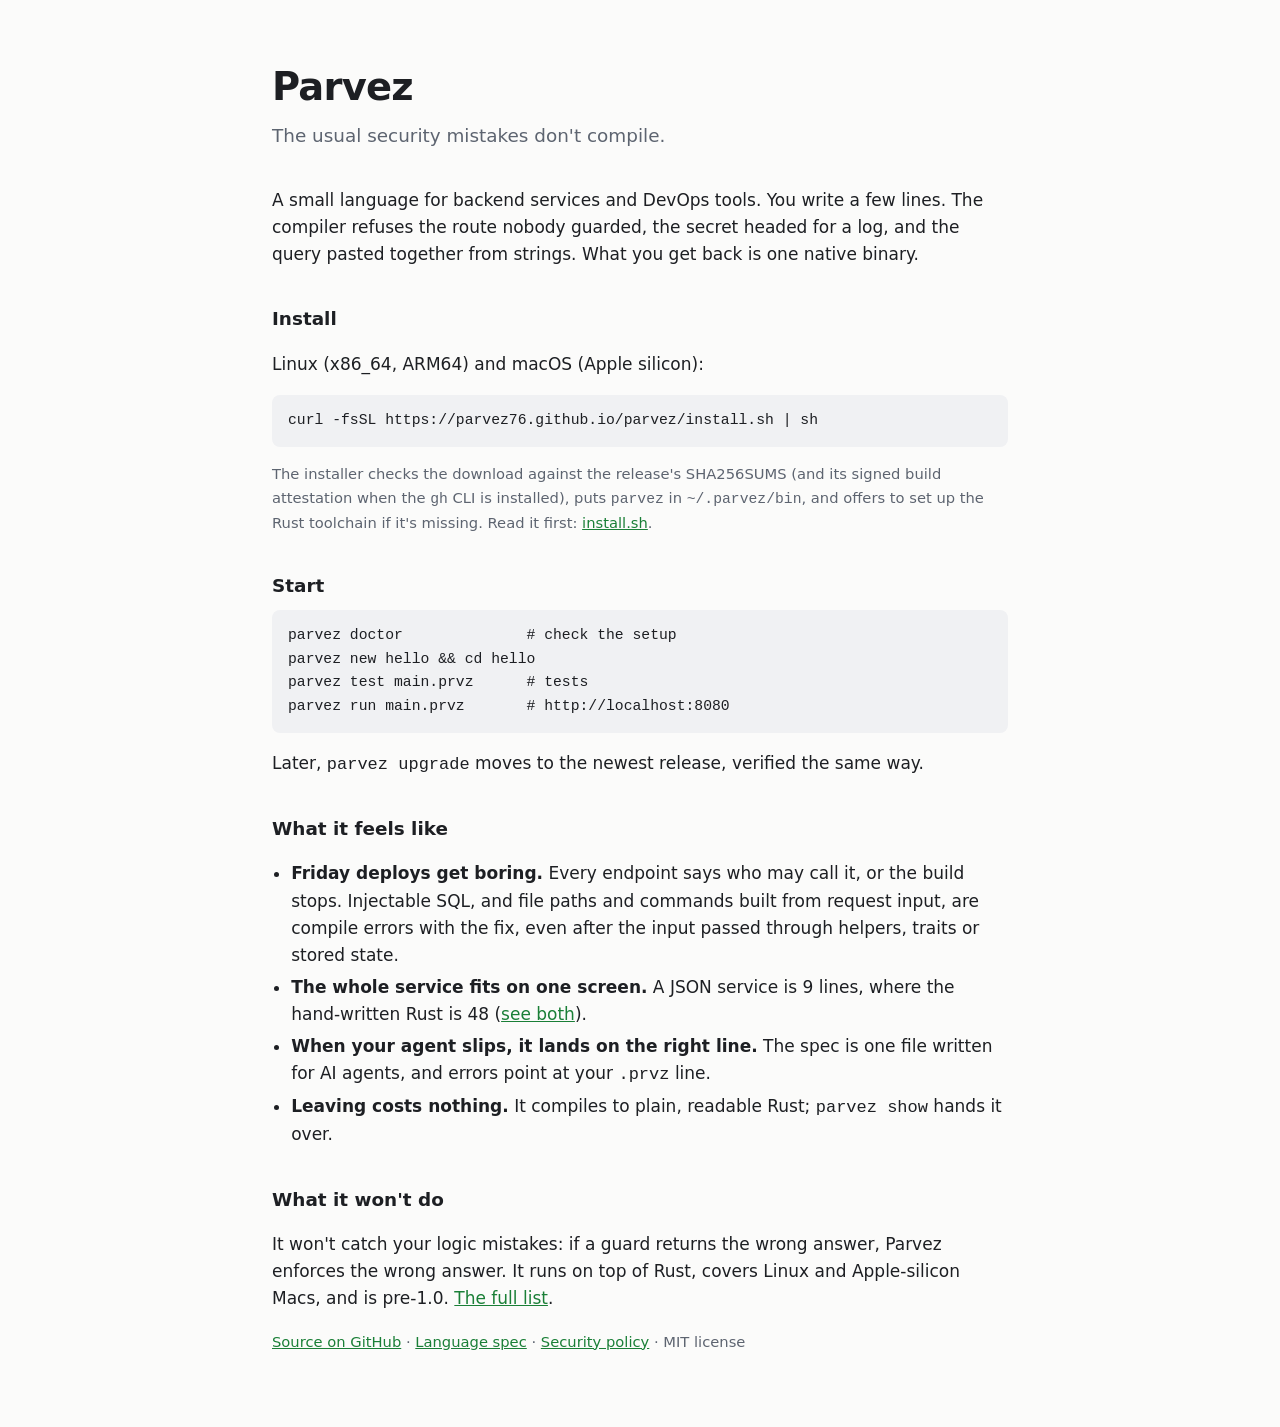
==== site/index.html @ 5054eebd "chore: the repository is now parvez76/parvez - Installer URL: https://parvez76.github.io/parvez/inst" ====
<!doctype html>
<html lang="en">
<head>
<meta charset="utf-8">
<meta name="viewport" content="width=device-width, initial-scale=1">
<title>Parvez: the usual security mistakes don't compile</title>
<meta name="description" content="Parvez is a small language for backend services and DevOps tools. The compiler refuses unguarded routes, leaked secrets and injectable queries, and hands back one native binary.">
<style>
  :root { color-scheme: light dark; --fg: #1d1f23; --bg: #fbfbfa; --muted: #5d6470; --code: #f0f1f3; --accent: #1a7f37; }
  @media (prefers-color-scheme: dark) { :root { --fg: #e6e8eb; --bg: #15171a; --muted: #9aa3ad; --code: #22262b; --accent: #4ac26b; } }
  body { margin: 0; font: 17px/1.6 system-ui, -apple-system, "Segoe UI", sans-serif; color: var(--fg); background: var(--bg); }
  main { max-width: 46rem; margin: 0 auto; padding: 3.5rem 1.25rem 4rem; }
  h1 { font-size: 2.4rem; margin: 0 0 .25rem; letter-spacing: -.02em; }
  .tag { color: var(--muted); margin: 0 0 2.25rem; font-size: 1.15rem; }
  h2 { font-size: 1.15rem; margin: 2.25rem 0 .6rem; }
  pre { background: var(--code); padding: .9rem 1rem; border-radius: 8px; overflow-x: auto; font-size: .92rem; margin: .4rem 0; }
  code { font-family: ui-monospace, "SF Mono", Menlo, Consolas, monospace; }
  ul { padding-left: 1.2rem; } li { margin: .3rem 0; }
  a { color: var(--accent); }
  .muted { color: var(--muted); font-size: .92rem; }
</style>
</head>
<body>
<main>
  <h1>Parvez</h1>
  <p class="tag">The usual security mistakes don't compile.</p>
  <p>A small language for backend services and DevOps tools. You write a few lines. The compiler refuses the route nobody guarded, the secret headed for a log, and the query pasted together from strings. What you get back is one native binary.</p>

  <h2>Install</h2>
  <p>Linux (x86_64, ARM64) and macOS (Apple silicon):</p>
  <pre><code>curl -fsSL https://parvez76.github.io/parvez/install.sh | sh</code></pre>
  <p class="muted">The installer checks the download against the release's SHA256SUMS (and its signed build attestation when the <code>gh</code> CLI is installed), puts <code>parvez</code> in <code>~/.parvez/bin</code>, and offers to set up the Rust toolchain if it's missing. Read it first: <a href="install.sh">install.sh</a>.</p>

  <h2>Start</h2>
  <pre><code>parvez doctor              # check the setup
parvez new hello && cd hello
parvez test main.prvz      # tests
parvez run main.prvz       # http://localhost:8080</code></pre>
  <p>Later, <code>parvez upgrade</code> moves to the newest release, verified the same way.</p>

  <h2>What it feels like</h2>
  <ul>
    <li><strong>Friday deploys get boring.</strong> Every endpoint says who may call it, or the build stops. Injectable SQL, and file paths and commands built from request input, are compile errors with the fix, even after the input passed through helpers, traits or stored state.</li>
    <li><strong>The whole service fits on one screen.</strong> A JSON service is 9 lines, where the hand-written Rust is 48 (<a href="https://github.com/parvez76/parvez/tree/main/docs/comparison">see both</a>).</li>
    <li><strong>When your agent slips, it lands on the right line.</strong> The spec is one file written for AI agents, and errors point at your <code>.prvz</code> line.</li>
    <li><strong>Leaving costs nothing.</strong> It compiles to plain, readable Rust; <code>parvez show</code> hands it over.</li>
  </ul>

  <h2>What it won't do</h2>
  <p>It won't catch your logic mistakes: if a guard returns the wrong answer, Parvez enforces the wrong answer. It runs on top of Rust, covers Linux and Apple-silicon Macs, and is pre-1.0. <a href="https://github.com/parvez76/parvez#what-parvez-wont-do">The full list</a>.</p>

  <p class="muted"><a href="https://github.com/parvez76/parvez">Source on GitHub</a> · <a href="https://github.com/parvez76/parvez/blob/main/SPEC.md">Language spec</a> · <a href="https://github.com/parvez76/parvez/blob/main/SECURITY.md">Security policy</a> · MIT license</p>
</main>
</body>
</html>
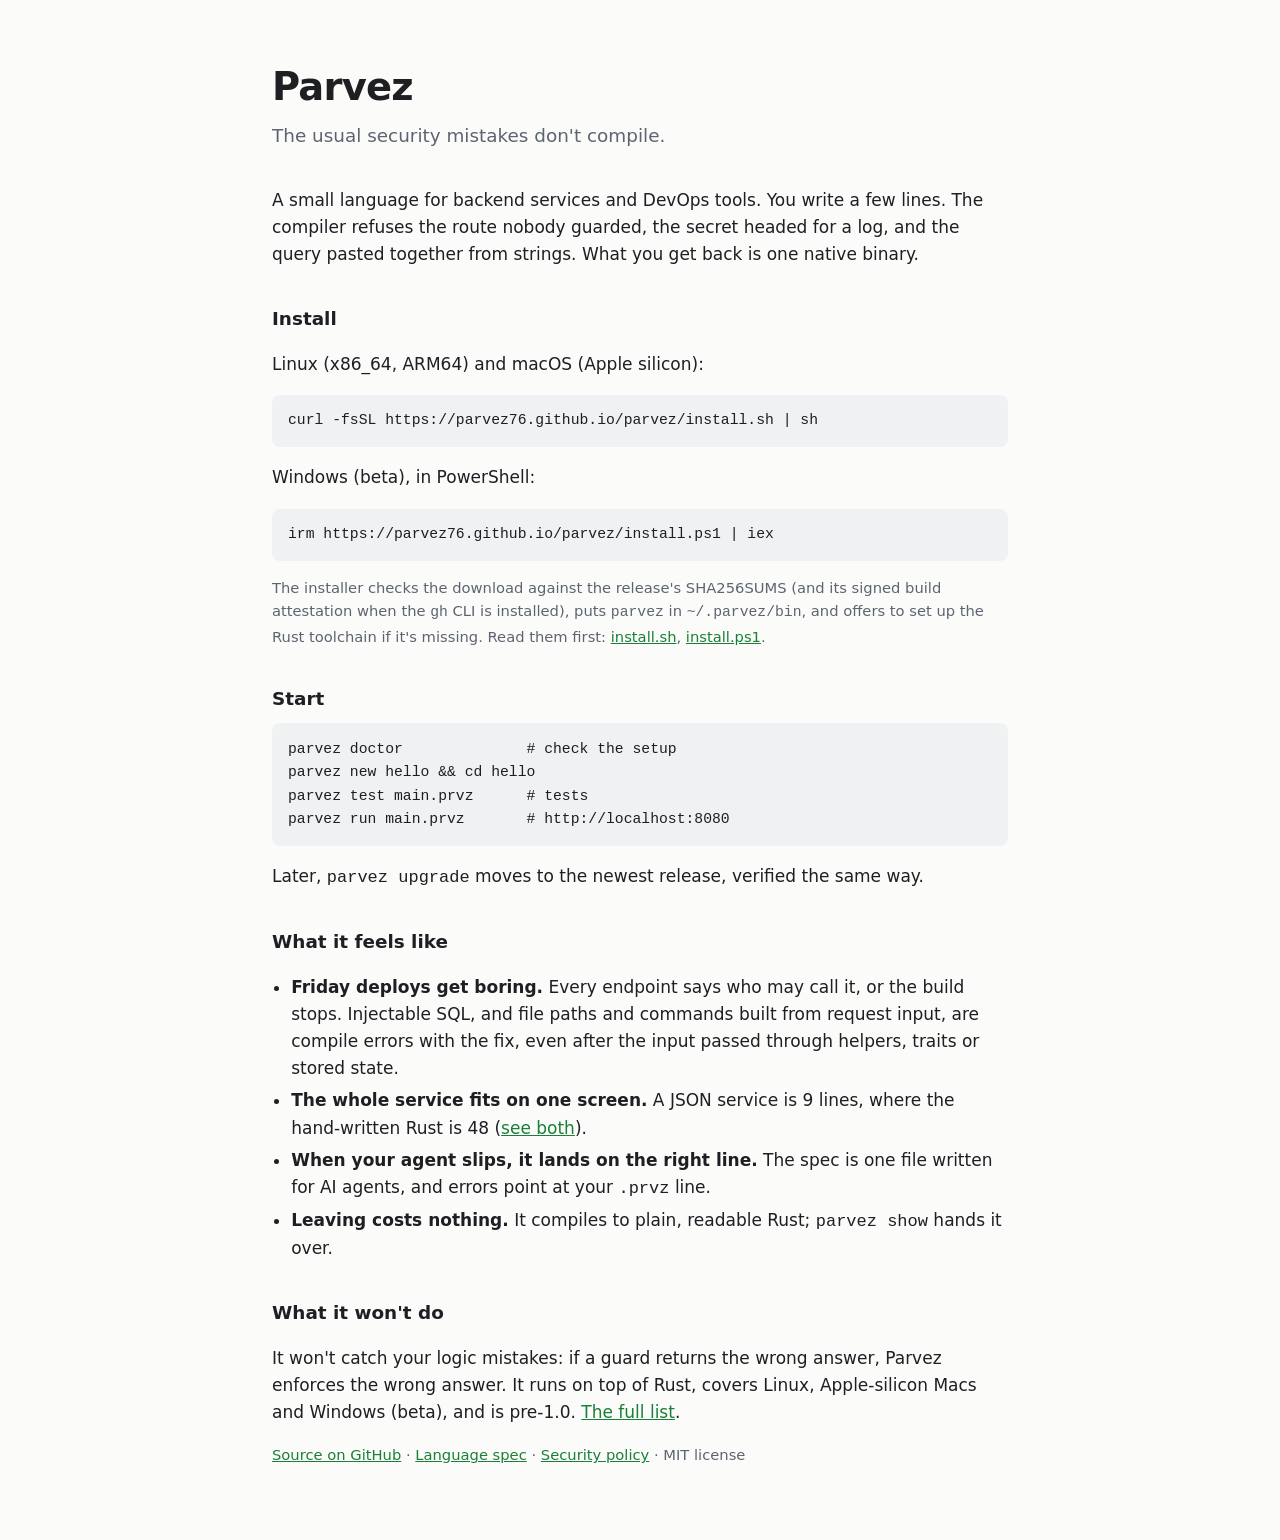
==== commit 4e62ece4: "feat: Parvez v0.18.0 - Windows support (beta), security analysis without depth limits Windows: - ins" ====
--- a/site/index.html
+++ b/site/index.html
@@ -29,7 +29,9 @@
   <h2>Install</h2>
   <p>Linux (x86_64, ARM64) and macOS (Apple silicon):</p>
   <pre><code>curl -fsSL https://parvez76.github.io/parvez/install.sh | sh</code></pre>
-  <p class="muted">The installer checks the download against the release's SHA256SUMS (and its signed build attestation when the <code>gh</code> CLI is installed), puts <code>parvez</code> in <code>~/.parvez/bin</code>, and offers to set up the Rust toolchain if it's missing. Read it first: <a href="install.sh">install.sh</a>.</p>
+  <p>Windows (beta), in PowerShell:</p>
+  <pre><code>irm https://parvez76.github.io/parvez/install.ps1 | iex</code></pre>
+  <p class="muted">The installer checks the download against the release's SHA256SUMS (and its signed build attestation when the <code>gh</code> CLI is installed), puts <code>parvez</code> in <code>~/.parvez/bin</code>, and offers to set up the Rust toolchain if it's missing. Read them first: <a href="install.sh">install.sh</a>, <a href="install.ps1">install.ps1</a>.</p>
 
   <h2>Start</h2>
   <pre><code>parvez doctor              # check the setup
@@ -47,7 +49,7 @@
   </ul>
 
   <h2>What it won't do</h2>
-  <p>It won't catch your logic mistakes: if a guard returns the wrong answer, Parvez enforces the wrong answer. It runs on top of Rust, covers Linux and Apple-silicon Macs, and is pre-1.0. <a href="https://github.com/parvez76/parvez#what-parvez-wont-do">The full list</a>.</p>
+  <p>It won't catch your logic mistakes: if a guard returns the wrong answer, Parvez enforces the wrong answer. It runs on top of Rust, covers Linux, Apple-silicon Macs and Windows (beta), and is pre-1.0. <a href="https://github.com/parvez76/parvez#what-parvez-wont-do">The full list</a>.</p>
 
   <p class="muted"><a href="https://github.com/parvez76/parvez">Source on GitHub</a> · <a href="https://github.com/parvez76/parvez/blob/main/SPEC.md">Language spec</a> · <a href="https://github.com/parvez76/parvez/blob/main/SECURITY.md">Security policy</a> · MIT license</p>
 </main>
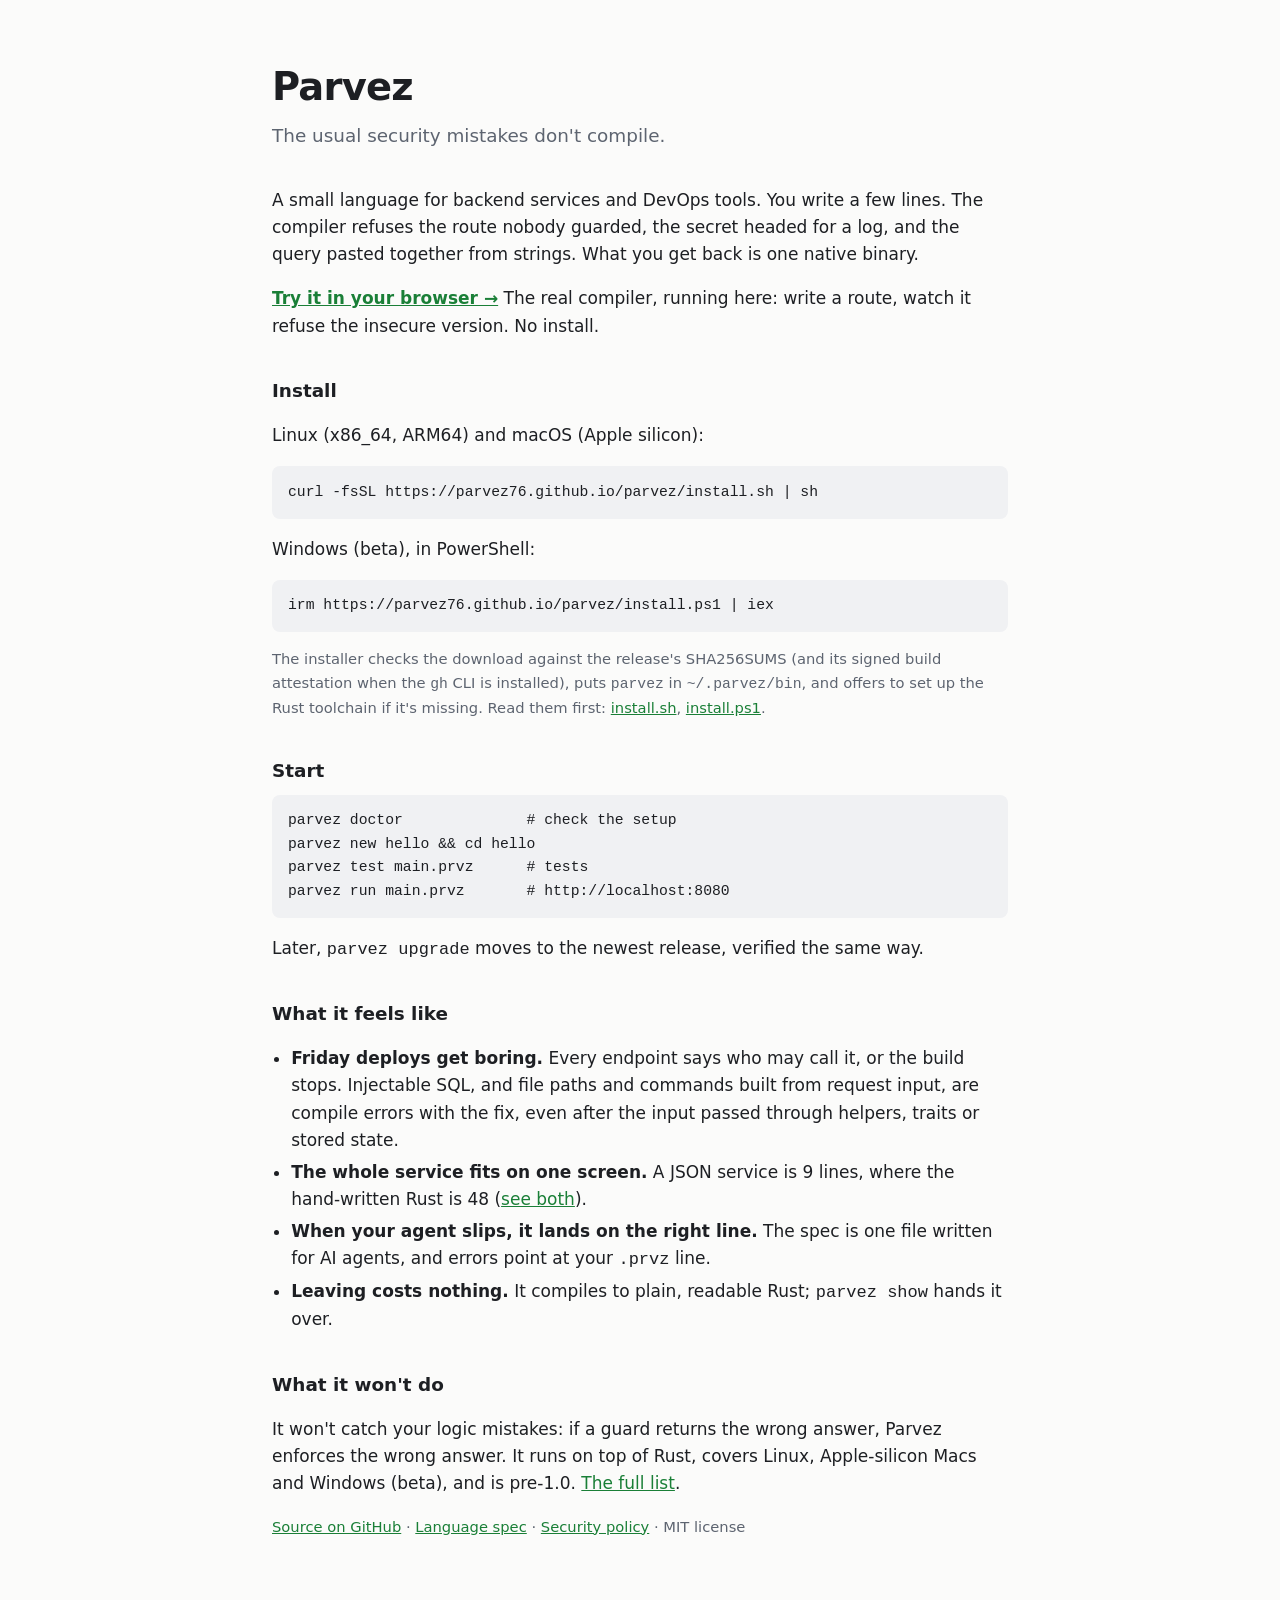
==== commit 4f2a0592: "feat: browser playground (WebAssembly), held to the security corpus - playground/: the compiler's ow" ====
--- a/site/index.html
+++ b/site/index.html
@@ -25,6 +25,8 @@
   <h1>Parvez</h1>
   <p class="tag">The usual security mistakes don't compile.</p>
   <p>A small language for backend services and DevOps tools. You write a few lines. The compiler refuses the route nobody guarded, the secret headed for a log, and the query pasted together from strings. What you get back is one native binary.</p>
+
+  <p><a href="play/"><strong>Try it in your browser →</strong></a> The real compiler, running here: write a route, watch it refuse the insecure version. No install.</p>
 
   <h2>Install</h2>
   <p>Linux (x86_64, ARM64) and macOS (Apple silicon):</p>
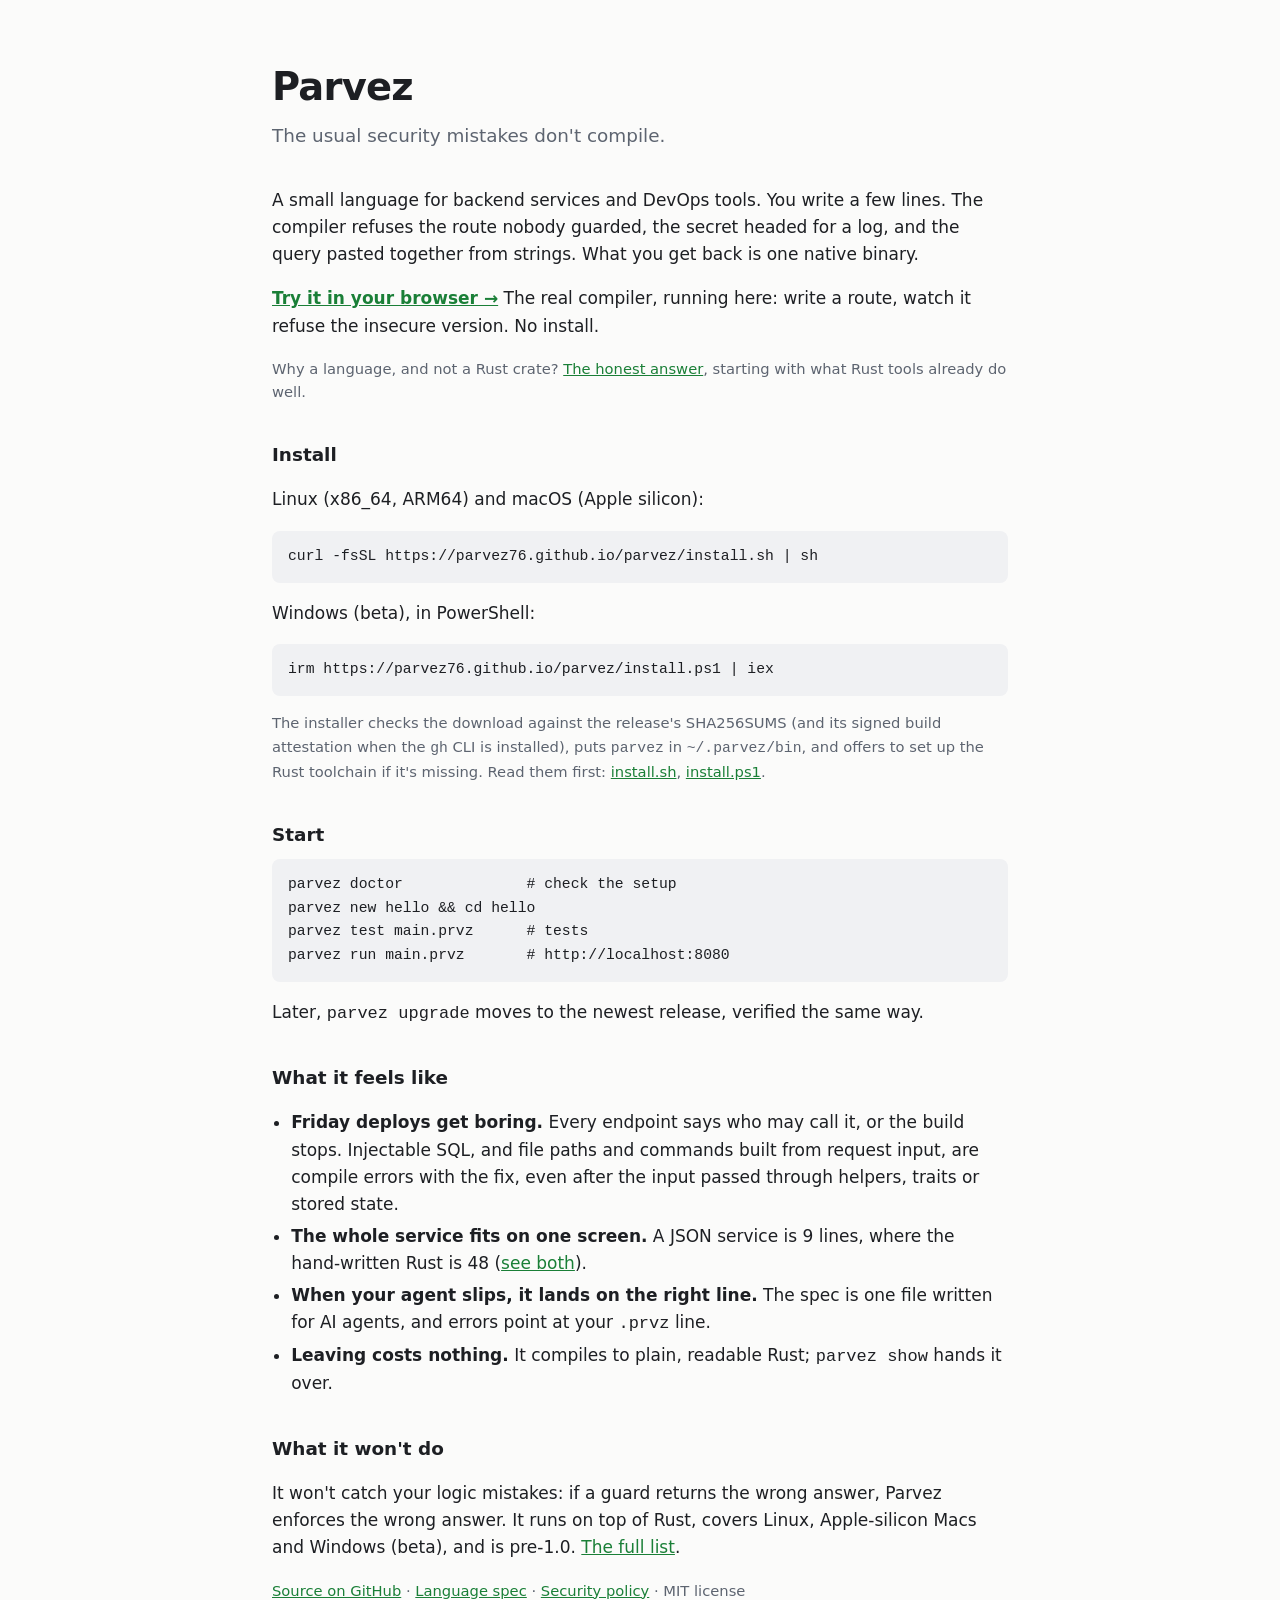
==== commit 57df93e9: "docs: why a language, not a Rust crate; README from the launch reviews - docs/WHY-A-LANGUAGE.md: wha" ====
--- a/site/index.html
+++ b/site/index.html
@@ -3,7 +3,7 @@
 <head>
 <meta charset="utf-8">
 <meta name="viewport" content="width=device-width, initial-scale=1">
-<title>Parvez: the usual security mistakes don't compile</title>
+<title>Parvez language: the usual security mistakes don't compile</title>
 <meta name="description" content="Parvez is a small language for backend services and DevOps tools. The compiler refuses unguarded routes, leaked secrets and injectable queries, and hands back one native binary.">
 <style>
   :root { color-scheme: light dark; --fg: #1d1f23; --bg: #fbfbfa; --muted: #5d6470; --code: #f0f1f3; --accent: #1a7f37; }
@@ -27,6 +27,7 @@
   <p>A small language for backend services and DevOps tools. You write a few lines. The compiler refuses the route nobody guarded, the secret headed for a log, and the query pasted together from strings. What you get back is one native binary.</p>
 
   <p><a href="play/"><strong>Try it in your browser →</strong></a> The real compiler, running here: write a route, watch it refuse the insecure version. No install.</p>
+  <p class="muted">Why a language, and not a Rust crate? <a href="https://github.com/parvez76/parvez/blob/main/docs/WHY-A-LANGUAGE.md">The honest answer</a>, starting with what Rust tools already do well.</p>
 
   <h2>Install</h2>
   <p>Linux (x86_64, ARM64) and macOS (Apple silicon):</p>
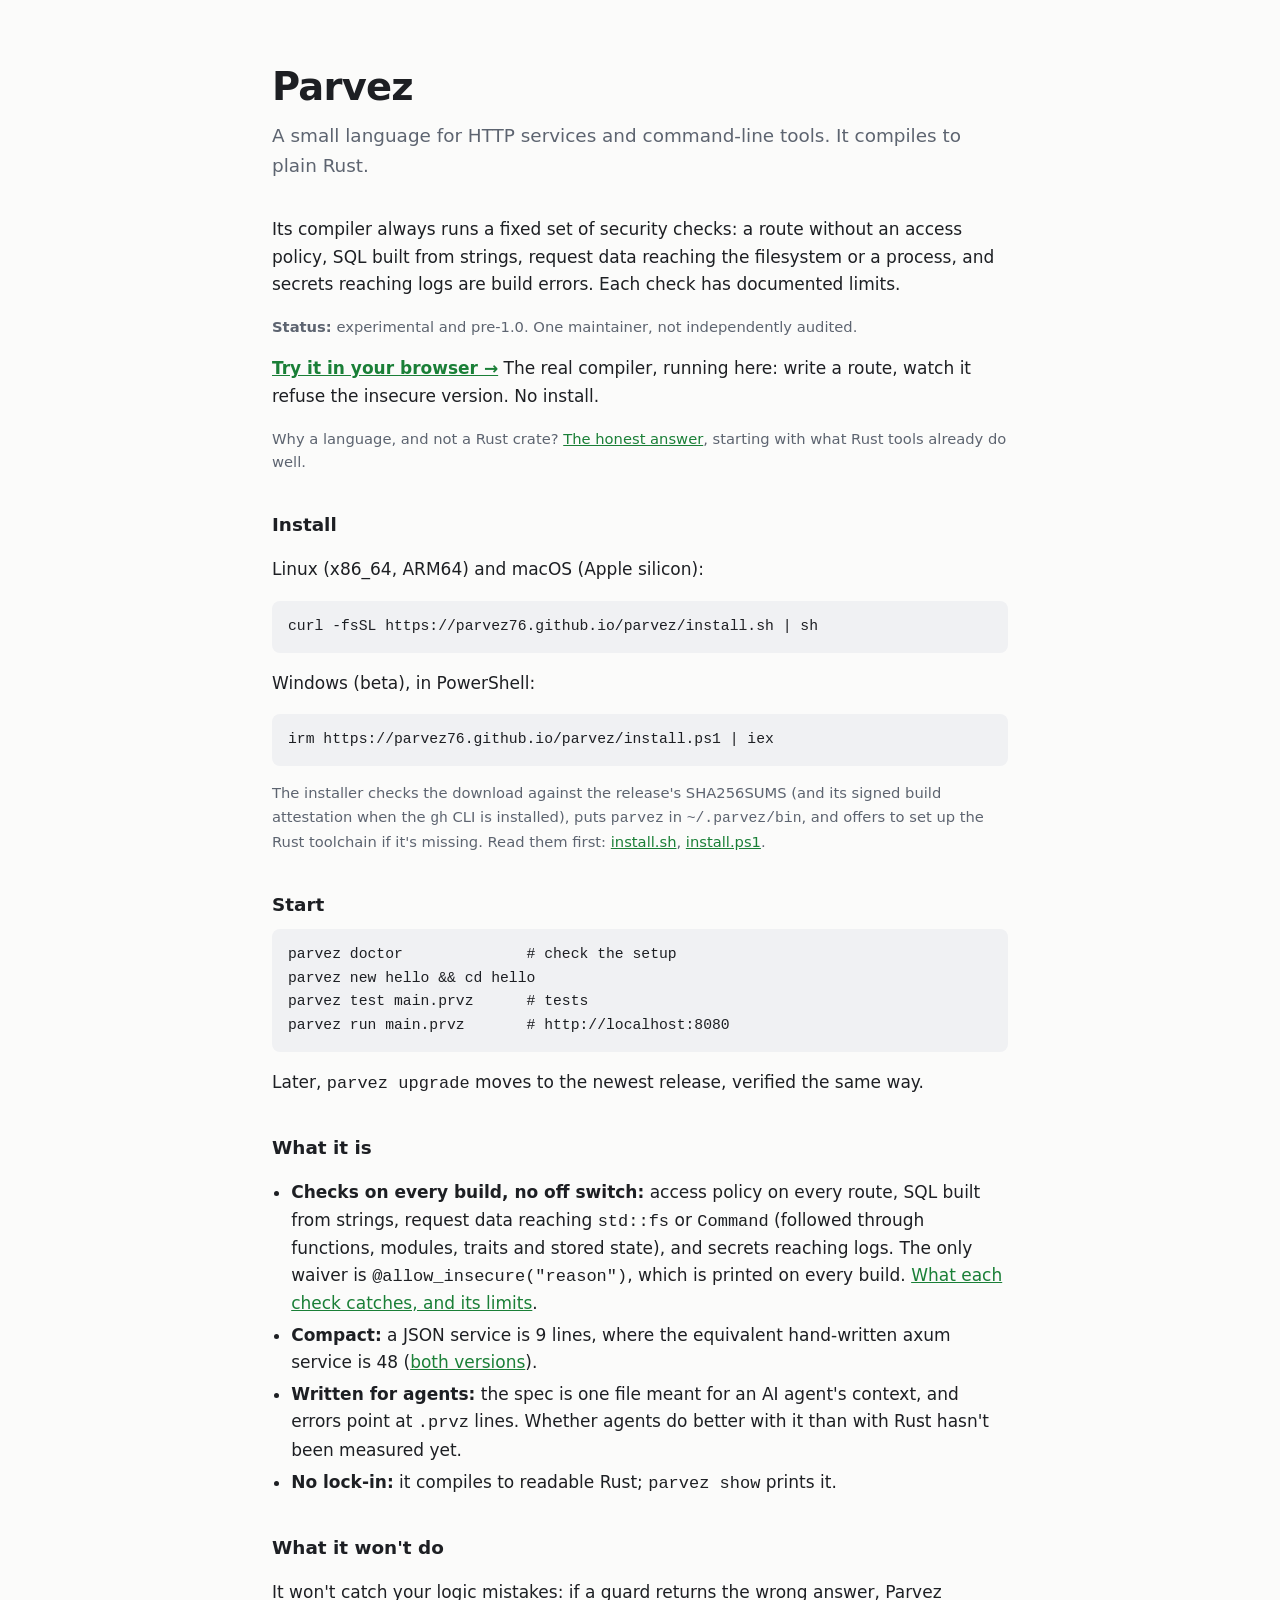
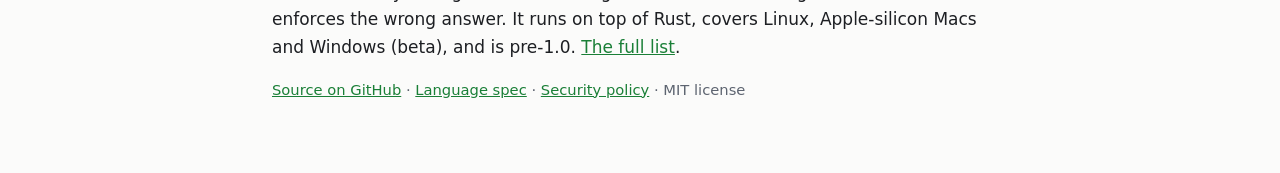
==== commit 6bd51fff: "docs: precise README and landing page; how Parvez was built [skip ci] - README: what it is, what eac" ====
--- a/site/index.html
+++ b/site/index.html
@@ -3,8 +3,8 @@
 <head>
 <meta charset="utf-8">
 <meta name="viewport" content="width=device-width, initial-scale=1">
-<title>Parvez language: the usual security mistakes don't compile</title>
-<meta name="description" content="Parvez is a small language for backend services and DevOps tools. The compiler refuses unguarded routes, leaked secrets and injectable queries, and hands back one native binary.">
+<title>Parvez language: a small language that compiles to Rust, with built-in security checks</title>
+<meta name="description" content="Parvez is a small, experimental language for HTTP services and CLI tools. It compiles to Rust, and its compiler always checks access policies, SQL built from strings, request data reaching files and processes, and secrets reaching logs.">
 <style>
   :root { color-scheme: light dark; --fg: #1d1f23; --bg: #fbfbfa; --muted: #5d6470; --code: #f0f1f3; --accent: #1a7f37; }
   @media (prefers-color-scheme: dark) { :root { --fg: #e6e8eb; --bg: #15171a; --muted: #9aa3ad; --code: #22262b; --accent: #4ac26b; } }
@@ -23,8 +23,9 @@
 <body>
 <main>
   <h1>Parvez</h1>
-  <p class="tag">The usual security mistakes don't compile.</p>
-  <p>A small language for backend services and DevOps tools. You write a few lines. The compiler refuses the route nobody guarded, the secret headed for a log, and the query pasted together from strings. What you get back is one native binary.</p>
+  <p class="tag">A small language for HTTP services and command-line tools. It compiles to plain Rust.</p>
+  <p>Its compiler always runs a fixed set of security checks: a route without an access policy, SQL built from strings, request data reaching the filesystem or a process, and secrets reaching logs are build errors. Each check has documented limits.</p>
+  <p class="muted"><strong>Status:</strong> experimental and pre-1.0. One maintainer, not independently audited.</p>
 
   <p><a href="play/"><strong>Try it in your browser →</strong></a> The real compiler, running here: write a route, watch it refuse the insecure version. No install.</p>
   <p class="muted">Why a language, and not a Rust crate? <a href="https://github.com/parvez76/parvez/blob/main/docs/WHY-A-LANGUAGE.md">The honest answer</a>, starting with what Rust tools already do well.</p>
@@ -43,12 +44,12 @@
 parvez run main.prvz       # http://localhost:8080</code></pre>
   <p>Later, <code>parvez upgrade</code> moves to the newest release, verified the same way.</p>
 
-  <h2>What it feels like</h2>
+  <h2>What it is</h2>
   <ul>
-    <li><strong>Friday deploys get boring.</strong> Every endpoint says who may call it, or the build stops. Injectable SQL, and file paths and commands built from request input, are compile errors with the fix, even after the input passed through helpers, traits or stored state.</li>
-    <li><strong>The whole service fits on one screen.</strong> A JSON service is 9 lines, where the hand-written Rust is 48 (<a href="https://github.com/parvez76/parvez/tree/main/docs/comparison">see both</a>).</li>
-    <li><strong>When your agent slips, it lands on the right line.</strong> The spec is one file written for AI agents, and errors point at your <code>.prvz</code> line.</li>
-    <li><strong>Leaving costs nothing.</strong> It compiles to plain, readable Rust; <code>parvez show</code> hands it over.</li>
+    <li><strong>Checks on every build, no off switch:</strong> access policy on every route, SQL built from strings, request data reaching <code>std::fs</code> or <code>Command</code> (followed through functions, modules, traits and stored state), and secrets reaching logs. The only waiver is <code>@allow_insecure("reason")</code>, which is printed on every build. <a href="https://github.com/parvez76/parvez#what-the-compiler-checks">What each check catches, and its limits</a>.</li>
+    <li><strong>Compact:</strong> a JSON service is 9 lines, where the equivalent hand-written axum service is 48 (<a href="https://github.com/parvez76/parvez/tree/main/docs/comparison">both versions</a>).</li>
+    <li><strong>Written for agents:</strong> the spec is one file meant for an AI agent's context, and errors point at <code>.prvz</code> lines. Whether agents do better with it than with Rust hasn't been measured yet.</li>
+    <li><strong>No lock-in:</strong> it compiles to readable Rust; <code>parvez show</code> prints it.</li>
   </ul>
 
   <h2>What it won't do</h2>
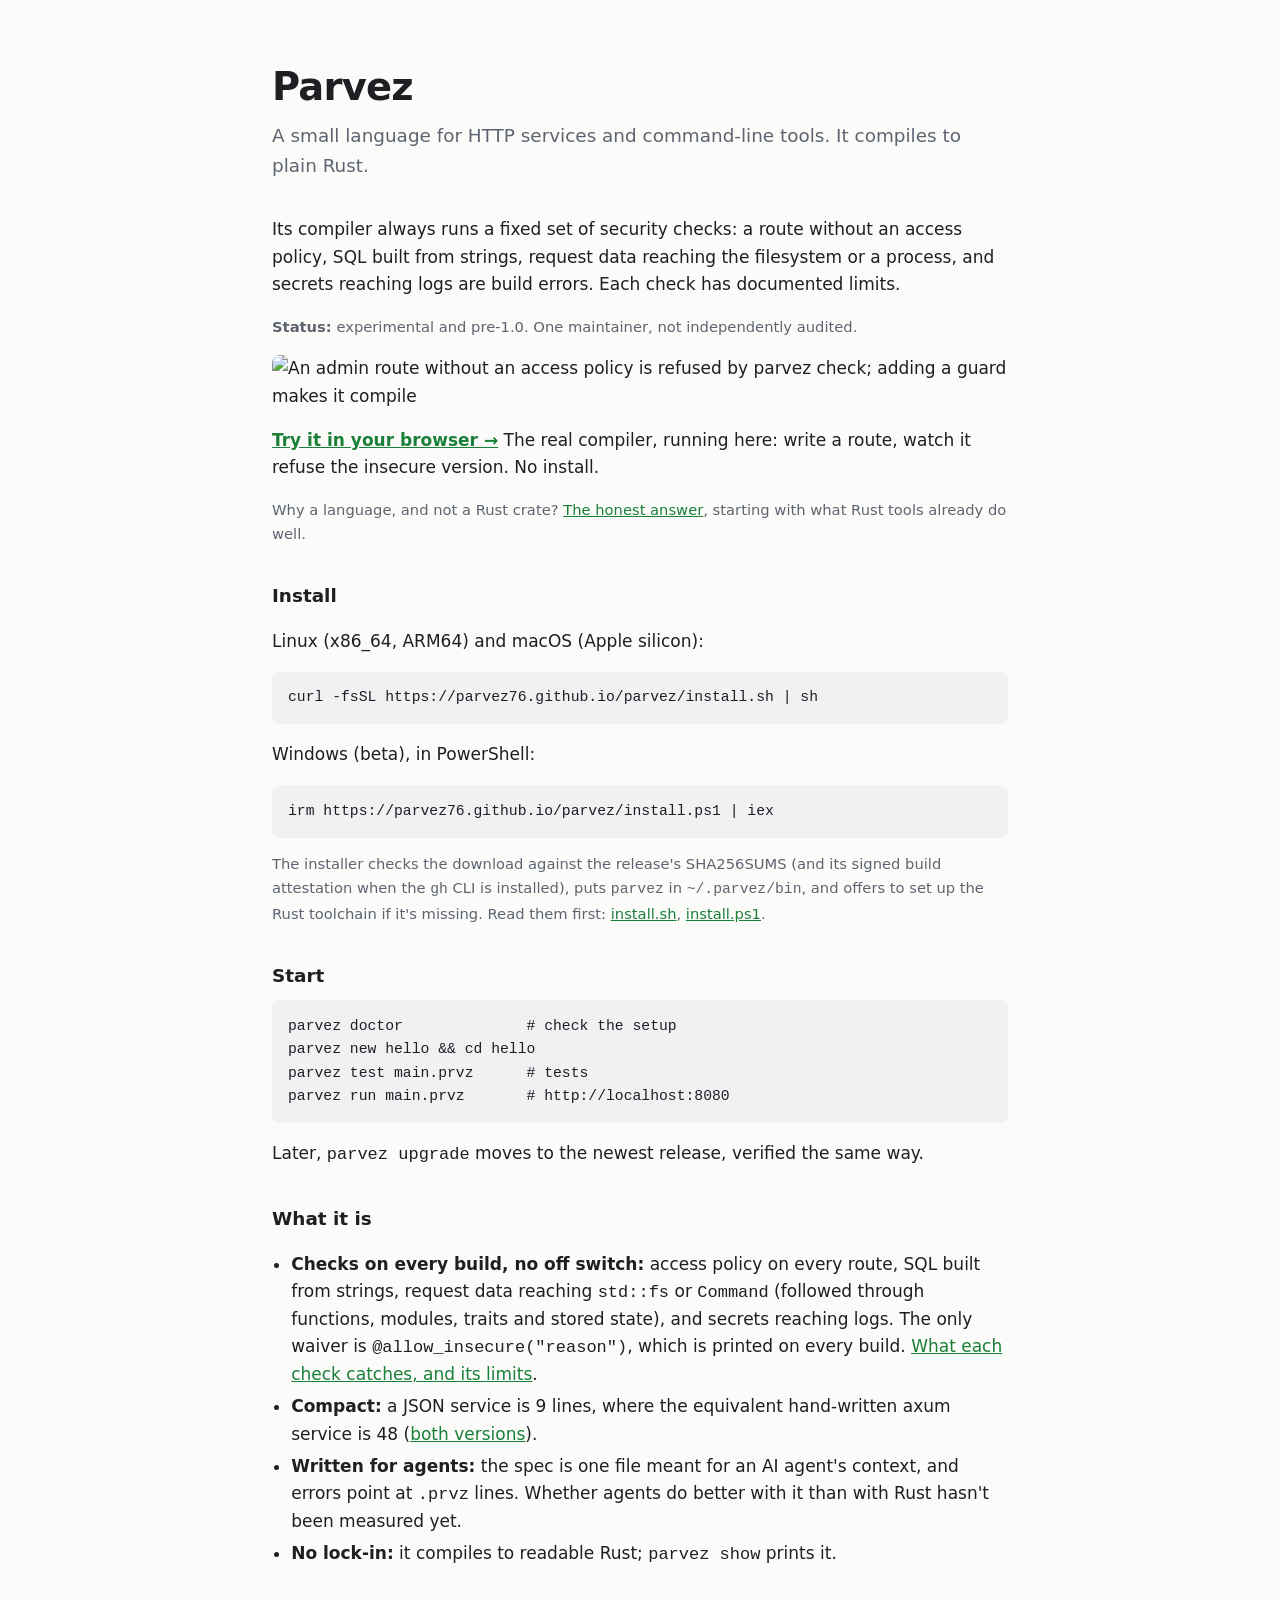
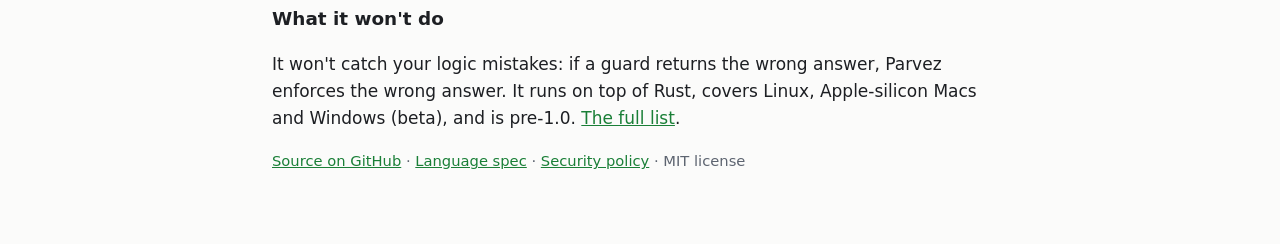
==== commit dbfcb7fe: "feat!: v0.21.0 (untagged) - SQL check finds every query and reports coverage - One exhaustive walk o" ====
--- a/site/index.html
+++ b/site/index.html
@@ -27,6 +27,7 @@
   <p>Its compiler always runs a fixed set of security checks: a route without an access policy, SQL built from strings, request data reaching the filesystem or a process, and secrets reaching logs are build errors. Each check has documented limits.</p>
   <p class="muted"><strong>Status:</strong> experimental and pre-1.0. One maintainer, not independently audited.</p>
 
+  <p><img src="https://raw.githubusercontent.com/parvez76/parvez/main/docs/demo/demo.svg" alt="An admin route without an access policy is refused by parvez check; adding a guard makes it compile" style="max-width:100%;height:auto;border-radius:8px"></p>
   <p><a href="play/"><strong>Try it in your browser →</strong></a> The real compiler, running here: write a route, watch it refuse the insecure version. No install.</p>
   <p class="muted">Why a language, and not a Rust crate? <a href="https://github.com/parvez76/parvez/blob/main/docs/WHY-A-LANGUAGE.md">The honest answer</a>, starting with what Rust tools already do well.</p>
 
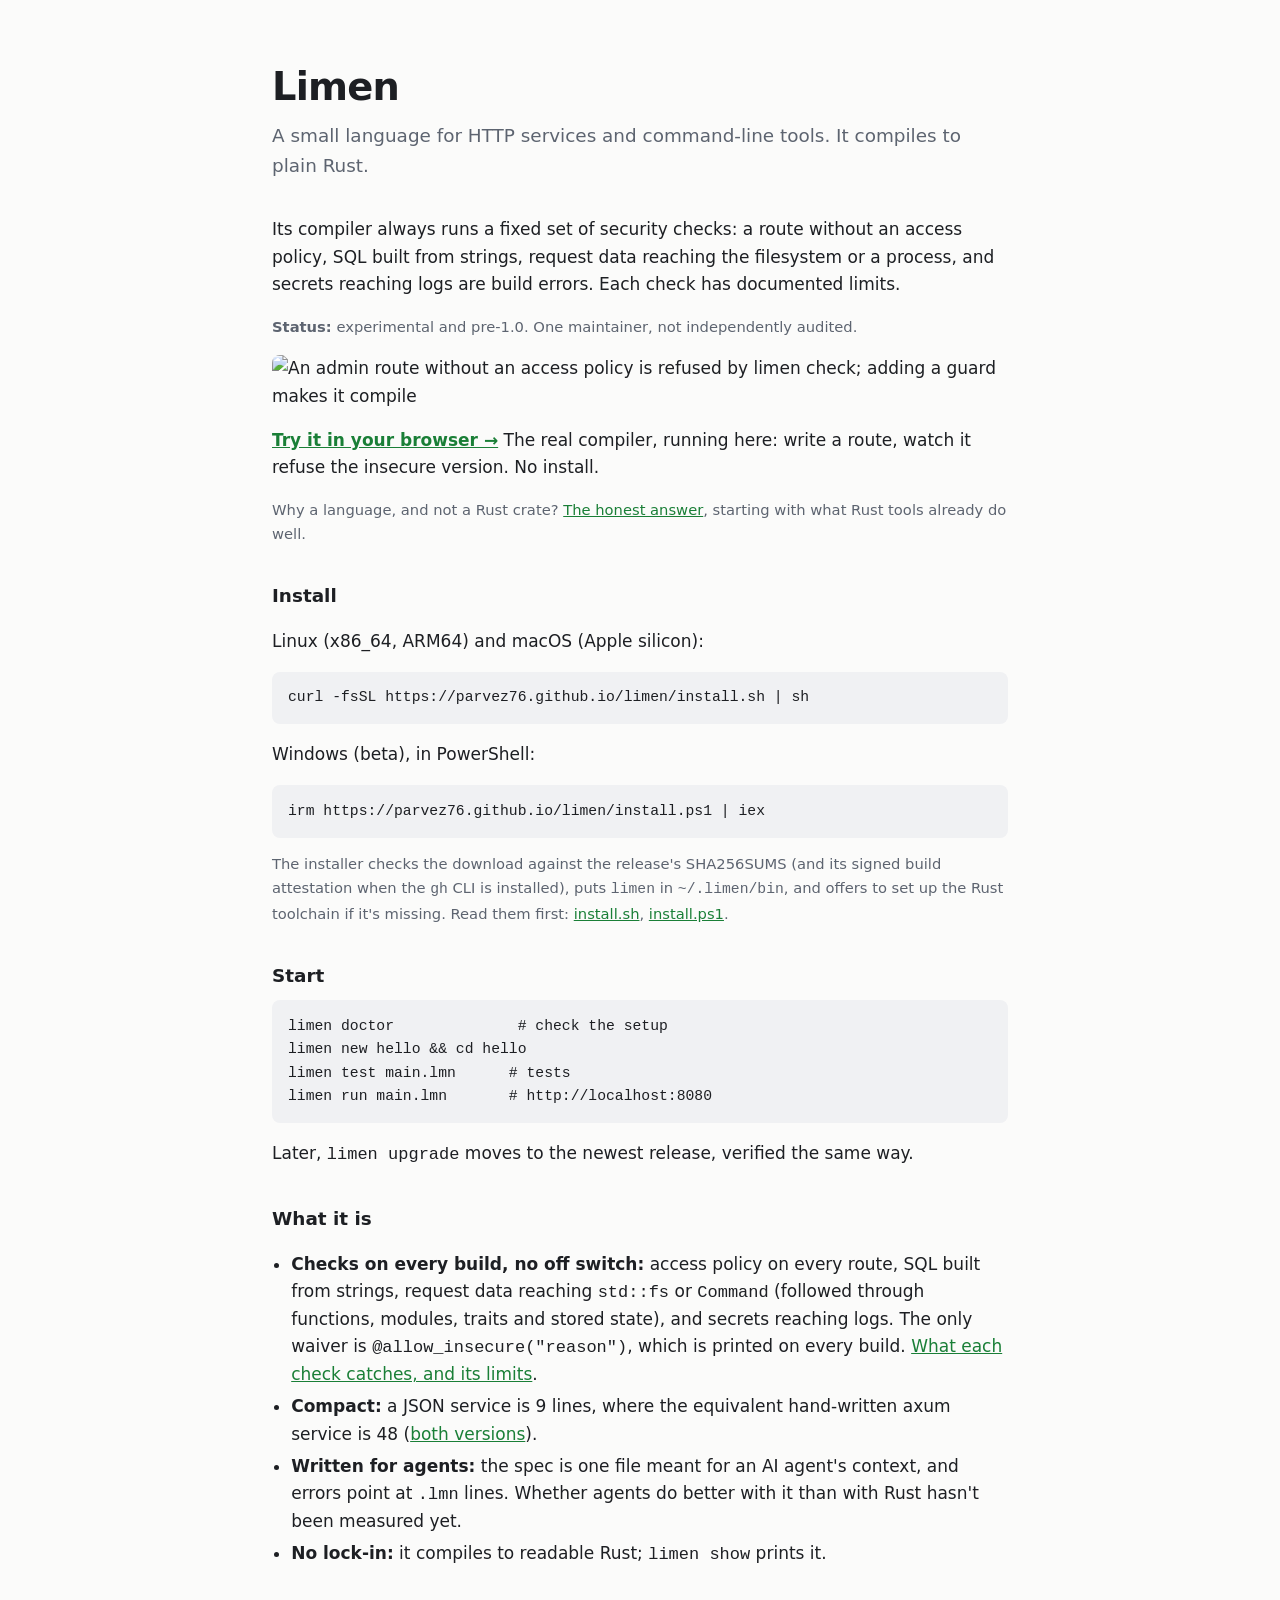
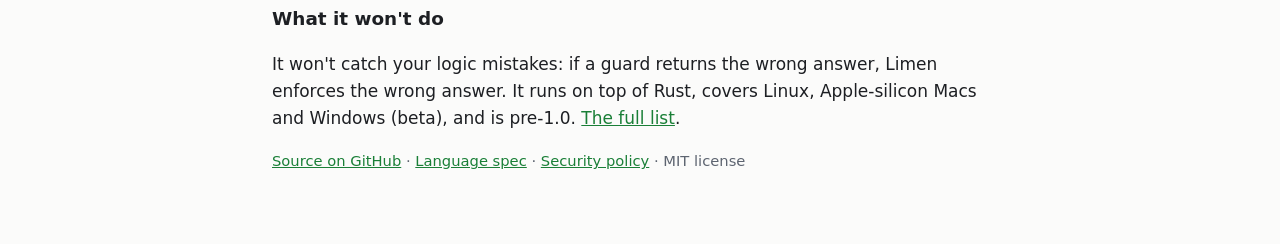
==== commit 794d9b80: "feat!: rename Parvez to Limen (v0.22.0) Limen is Latin for threshold: the compiler is the threshold " ====
--- a/site/index.html
+++ b/site/index.html
@@ -3,8 +3,8 @@
 <head>
 <meta charset="utf-8">
 <meta name="viewport" content="width=device-width, initial-scale=1">
-<title>Parvez language: a small language that compiles to Rust, with built-in security checks</title>
-<meta name="description" content="Parvez is a small, experimental language for HTTP services and CLI tools. It compiles to Rust, and its compiler always checks access policies, SQL built from strings, request data reaching files and processes, and secrets reaching logs.">
+<title>Limen language: a small language that compiles to Rust, with built-in security checks</title>
+<meta name="description" content="Limen is a small, experimental language for HTTP services and CLI tools. It compiles to Rust, and its compiler always checks access policies, SQL built from strings, request data reaching files and processes, and secrets reaching logs.">
 <style>
   :root { color-scheme: light dark; --fg: #1d1f23; --bg: #fbfbfa; --muted: #5d6470; --code: #f0f1f3; --accent: #1a7f37; }
   @media (prefers-color-scheme: dark) { :root { --fg: #e6e8eb; --bg: #15171a; --muted: #9aa3ad; --code: #22262b; --accent: #4ac26b; } }
@@ -22,41 +22,41 @@
 </head>
 <body>
 <main>
-  <h1>Parvez</h1>
+  <h1>Limen</h1>
   <p class="tag">A small language for HTTP services and command-line tools. It compiles to plain Rust.</p>
   <p>Its compiler always runs a fixed set of security checks: a route without an access policy, SQL built from strings, request data reaching the filesystem or a process, and secrets reaching logs are build errors. Each check has documented limits.</p>
   <p class="muted"><strong>Status:</strong> experimental and pre-1.0. One maintainer, not independently audited.</p>
 
-  <p><img src="https://raw.githubusercontent.com/parvez76/parvez/main/docs/demo/demo.svg" alt="An admin route without an access policy is refused by parvez check; adding a guard makes it compile" style="max-width:100%;height:auto;border-radius:8px"></p>
+  <p><img src="https://raw.githubusercontent.com/parvez76/limen/main/docs/demo/demo.svg" alt="An admin route without an access policy is refused by limen check; adding a guard makes it compile" style="max-width:100%;height:auto;border-radius:8px"></p>
   <p><a href="play/"><strong>Try it in your browser →</strong></a> The real compiler, running here: write a route, watch it refuse the insecure version. No install.</p>
-  <p class="muted">Why a language, and not a Rust crate? <a href="https://github.com/parvez76/parvez/blob/main/docs/WHY-A-LANGUAGE.md">The honest answer</a>, starting with what Rust tools already do well.</p>
+  <p class="muted">Why a language, and not a Rust crate? <a href="https://github.com/parvez76/limen/blob/main/docs/WHY-A-LANGUAGE.md">The honest answer</a>, starting with what Rust tools already do well.</p>
 
   <h2>Install</h2>
   <p>Linux (x86_64, ARM64) and macOS (Apple silicon):</p>
-  <pre><code>curl -fsSL https://parvez76.github.io/parvez/install.sh | sh</code></pre>
+  <pre><code>curl -fsSL https://parvez76.github.io/limen/install.sh | sh</code></pre>
   <p>Windows (beta), in PowerShell:</p>
-  <pre><code>irm https://parvez76.github.io/parvez/install.ps1 | iex</code></pre>
-  <p class="muted">The installer checks the download against the release's SHA256SUMS (and its signed build attestation when the <code>gh</code> CLI is installed), puts <code>parvez</code> in <code>~/.parvez/bin</code>, and offers to set up the Rust toolchain if it's missing. Read them first: <a href="install.sh">install.sh</a>, <a href="install.ps1">install.ps1</a>.</p>
+  <pre><code>irm https://parvez76.github.io/limen/install.ps1 | iex</code></pre>
+  <p class="muted">The installer checks the download against the release's SHA256SUMS (and its signed build attestation when the <code>gh</code> CLI is installed), puts <code>limen</code> in <code>~/.limen/bin</code>, and offers to set up the Rust toolchain if it's missing. Read them first: <a href="install.sh">install.sh</a>, <a href="install.ps1">install.ps1</a>.</p>
 
   <h2>Start</h2>
-  <pre><code>parvez doctor              # check the setup
-parvez new hello && cd hello
-parvez test main.prvz      # tests
-parvez run main.prvz       # http://localhost:8080</code></pre>
-  <p>Later, <code>parvez upgrade</code> moves to the newest release, verified the same way.</p>
+  <pre><code>limen doctor              # check the setup
+limen new hello && cd hello
+limen test main.lmn      # tests
+limen run main.lmn       # http://localhost:8080</code></pre>
+  <p>Later, <code>limen upgrade</code> moves to the newest release, verified the same way.</p>
 
   <h2>What it is</h2>
   <ul>
-    <li><strong>Checks on every build, no off switch:</strong> access policy on every route, SQL built from strings, request data reaching <code>std::fs</code> or <code>Command</code> (followed through functions, modules, traits and stored state), and secrets reaching logs. The only waiver is <code>@allow_insecure("reason")</code>, which is printed on every build. <a href="https://github.com/parvez76/parvez#what-the-compiler-checks">What each check catches, and its limits</a>.</li>
-    <li><strong>Compact:</strong> a JSON service is 9 lines, where the equivalent hand-written axum service is 48 (<a href="https://github.com/parvez76/parvez/tree/main/docs/comparison">both versions</a>).</li>
-    <li><strong>Written for agents:</strong> the spec is one file meant for an AI agent's context, and errors point at <code>.prvz</code> lines. Whether agents do better with it than with Rust hasn't been measured yet.</li>
-    <li><strong>No lock-in:</strong> it compiles to readable Rust; <code>parvez show</code> prints it.</li>
+    <li><strong>Checks on every build, no off switch:</strong> access policy on every route, SQL built from strings, request data reaching <code>std::fs</code> or <code>Command</code> (followed through functions, modules, traits and stored state), and secrets reaching logs. The only waiver is <code>@allow_insecure("reason")</code>, which is printed on every build. <a href="https://github.com/parvez76/limen#what-the-compiler-checks">What each check catches, and its limits</a>.</li>
+    <li><strong>Compact:</strong> a JSON service is 9 lines, where the equivalent hand-written axum service is 48 (<a href="https://github.com/parvez76/limen/tree/main/docs/comparison">both versions</a>).</li>
+    <li><strong>Written for agents:</strong> the spec is one file meant for an AI agent's context, and errors point at <code>.lmn</code> lines. Whether agents do better with it than with Rust hasn't been measured yet.</li>
+    <li><strong>No lock-in:</strong> it compiles to readable Rust; <code>limen show</code> prints it.</li>
   </ul>
 
   <h2>What it won't do</h2>
-  <p>It won't catch your logic mistakes: if a guard returns the wrong answer, Parvez enforces the wrong answer. It runs on top of Rust, covers Linux, Apple-silicon Macs and Windows (beta), and is pre-1.0. <a href="https://github.com/parvez76/parvez#what-parvez-wont-do">The full list</a>.</p>
+  <p>It won't catch your logic mistakes: if a guard returns the wrong answer, Limen enforces the wrong answer. It runs on top of Rust, covers Linux, Apple-silicon Macs and Windows (beta), and is pre-1.0. <a href="https://github.com/parvez76/limen#what-limen-wont-do">The full list</a>.</p>
 
-  <p class="muted"><a href="https://github.com/parvez76/parvez">Source on GitHub</a> · <a href="https://github.com/parvez76/parvez/blob/main/SPEC.md">Language spec</a> · <a href="https://github.com/parvez76/parvez/blob/main/SECURITY.md">Security policy</a> · MIT license</p>
+  <p class="muted"><a href="https://github.com/parvez76/limen">Source on GitHub</a> · <a href="https://github.com/parvez76/limen/blob/main/SPEC.md">Language spec</a> · <a href="https://github.com/parvez76/limen/blob/main/SECURITY.md">Security policy</a> · MIT license</p>
 </main>
 </body>
 </html>
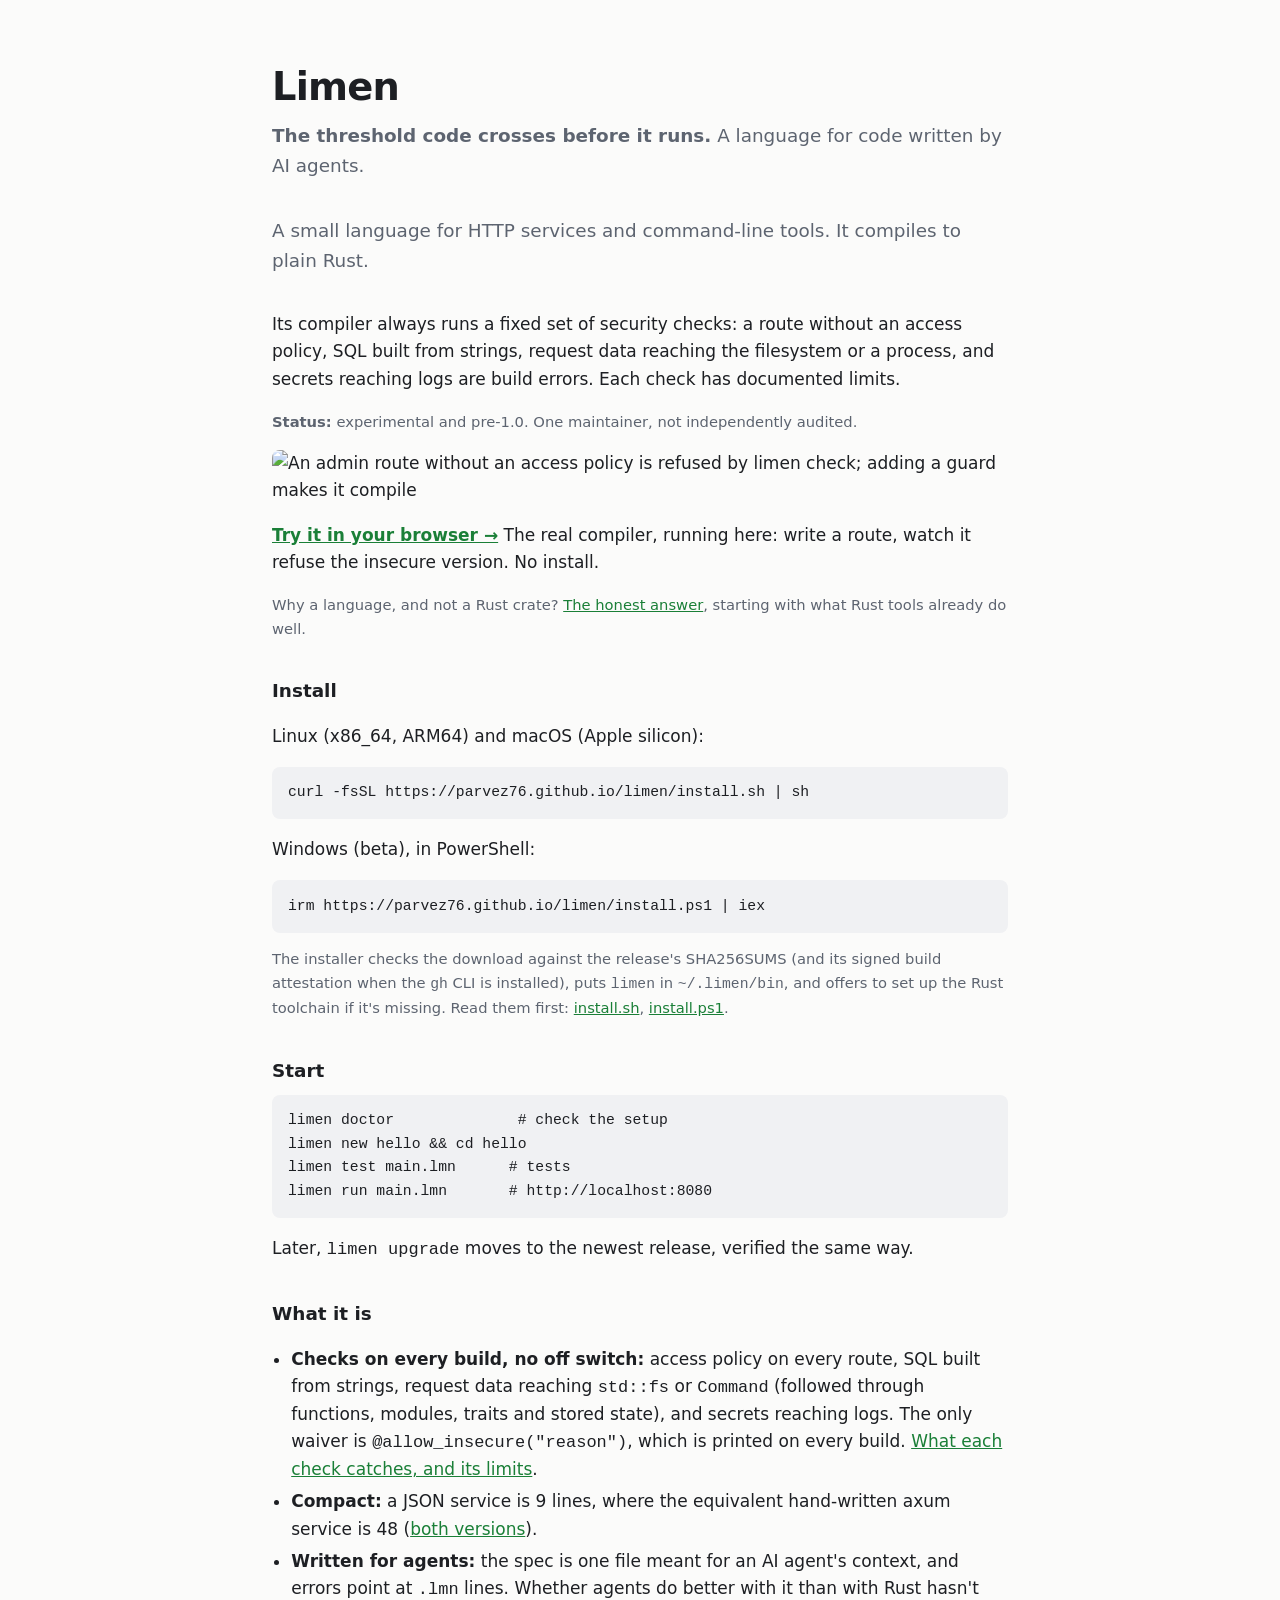
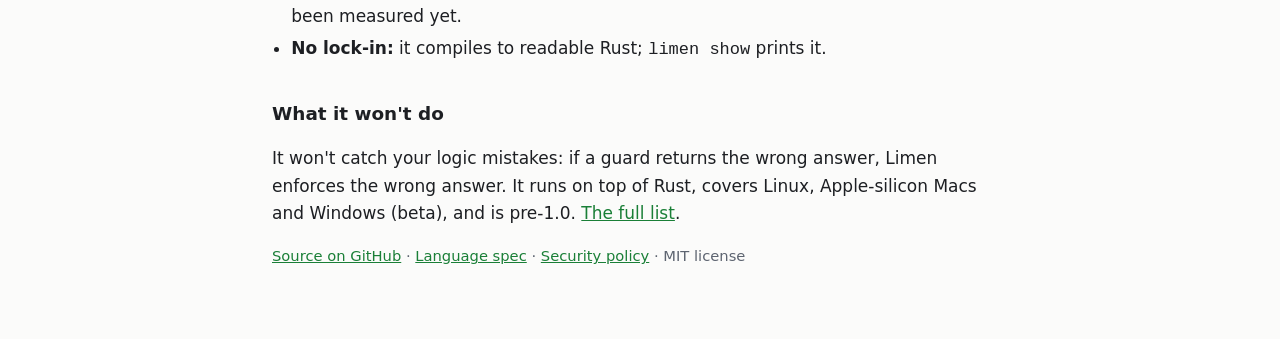
==== commit a97863e4: "docs: tagline - the threshold code crosses before it runs; a language for code written by AI agents" ====
--- a/site/index.html
+++ b/site/index.html
@@ -3,7 +3,7 @@
 <head>
 <meta charset="utf-8">
 <meta name="viewport" content="width=device-width, initial-scale=1">
-<title>Limen language: a small language that compiles to Rust, with built-in security checks</title>
+<title>Limen: a language for code written by AI agents, with built-in security checks</title>
 <meta name="description" content="Limen is a small, experimental language for HTTP services and CLI tools. It compiles to Rust, and its compiler always checks access policies, SQL built from strings, request data reaching files and processes, and secrets reaching logs.">
 <style>
   :root { color-scheme: light dark; --fg: #1d1f23; --bg: #fbfbfa; --muted: #5d6470; --code: #f0f1f3; --accent: #1a7f37; }
@@ -23,6 +23,7 @@
 <body>
 <main>
   <h1>Limen</h1>
+  <p class="tag"><strong>The threshold code crosses before it runs.</strong> A language for code written by AI agents.</p>
   <p class="tag">A small language for HTTP services and command-line tools. It compiles to plain Rust.</p>
   <p>Its compiler always runs a fixed set of security checks: a route without an access policy, SQL built from strings, request data reaching the filesystem or a process, and secrets reaching logs are build errors. Each check has documented limits.</p>
   <p class="muted"><strong>Status:</strong> experimental and pre-1.0. One maintainer, not independently audited.</p>
